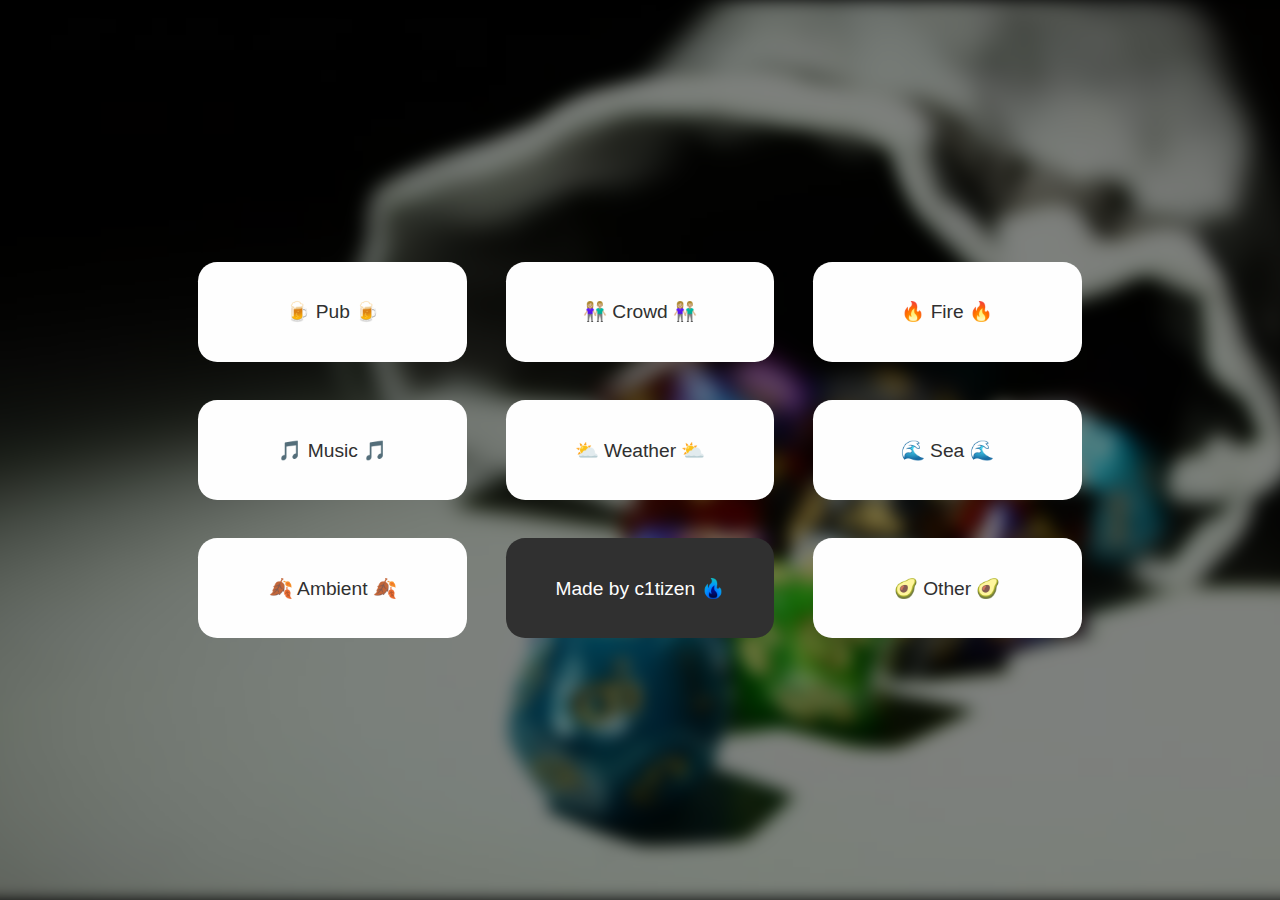
==== index.html @ 0912c967 "Initial commit" ====
<!DOCTYPE html>
<html lang="en">
<head>
    <meta charset="UTF-8">
    <meta name="viewport" content="width=device-width, initial-scale=1.0">
    <title>🔊 D&D Music Player 🔊</title>
    <link rel="stylesheet" href="style.css">
</head>
<body>
    <div class="main">
        <img src="/img/bg.jpg" alt="Background" class="bg">
        <div class="selection">
            <a class="pub" href="/l/pub.html">🍺 Pub 🍺</a>
            <a class="crowd" href="/l/crowd.html">👫🏼 Crowd 👫🏼</a>
            <a class="fire" href="/l/fire.html">🔥 Fire 🔥</a>
            <a class="music" href="/l/music.html">🎵 Music 🎵</a>
            <a class="weather" href="/l/weather.html">⛅ Weather ⛅</a>
            <a class="sea" href="/l/sea.html">🌊 Sea 🌊</a>
            <a class="ambient" href="/l/ambient.html">🍂 Ambient 🍂</a>
            <a class="madeBy" href="https://github.com/c1tizen" target="_blank">Made by c1tizen <span>🔥</span></a>
            <a class="other" href="/l/other.html">🥑 Other 🥑</a>
        </div>
    </div>
</body>
</html>

// Mobile version is on the way
---- style.css ----
* {
    margin: 0px;
    padding: 0px;
    overflow: hidden;
    font-family: -apple-system, BlinkMacSystemFont, 'Segoe UI', Roboto, Oxygen, Ubuntu, Cantarell, 'Open Sans', 'Helvetica Neue', sans-serif;
}

body {
    background-color: black;
    height: 100%;
    width: 100%;
}

.main {
    height: 100%;
    width: 100%;
    position: absolute;
}

.bg {
    min-width: 100%;
	min-height: 100%;
    position: absolute;
	top: 50%;
	left: 50%;
	transform: translate(-50%, -50%);
    object-fit: cover;
    filter: blur(0.5em);
    opacity: 50%;
    z-index: 0;
}

a {
    position: relative;
    padding: 2em;
    border-radius: 1em;
    border: none;
    width: 10em;
    z-index: 10;
    background-color: #fefefe;
    text-decoration: none;
    color: #303030;
    text-align: center;
    margin: 1em;
    transition: 0.3s;
    font-size: 120%;
}

a:hover {
    background-color: #303030;
    color: #fefefe;
}

.madeBy {
    background-color: #303030;
    color: #fefefe;
}


.selection {
    width: 100%;
    height: 100%;
    display: grid;
    align-self: center;
    align-content: center;
    justify-content: center;
    justify-self: center;
    grid-template-columns: auto auto auto;
}

span {
    filter: invert();
}
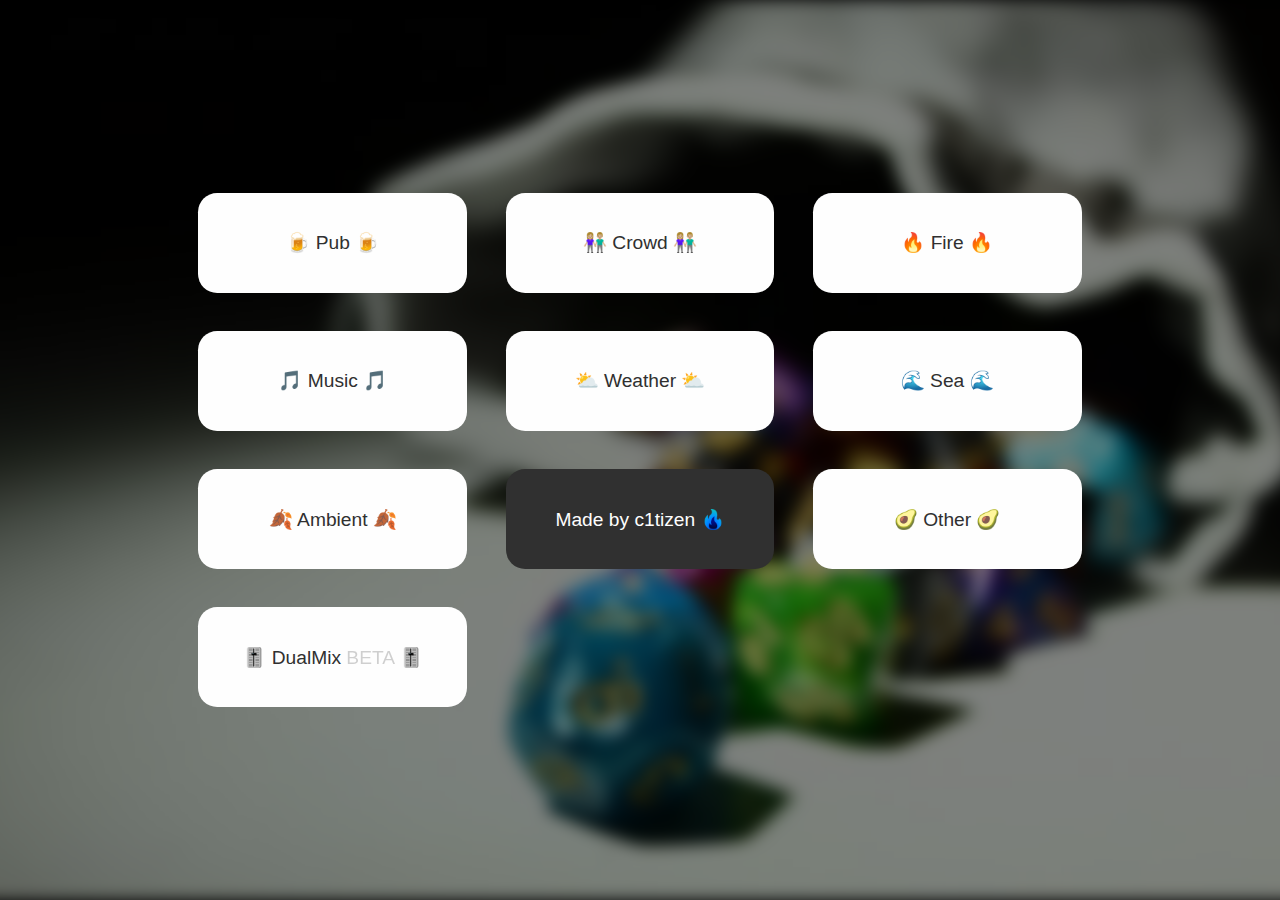
==== commit 490f90b7: "Remove unwanted text" ====
--- a/index.html
+++ b/index.html
@@ -19,9 +19,8 @@
             <a class="ambient" href="/l/ambient.html">🍂 Ambient 🍂</a>
             <a class="madeBy" href="https://github.com/c1tizen" target="_blank">Made by c1tizen <span>🔥</span></a>
             <a class="other" href="/l/other.html">🥑 Other 🥑</a>
+            <a class="dualmix" href="/dual/index.html">🎚️ DualMix <span id="redInv">BETA</span> 🎚️</a>
         </div>
     </div>
 </body>
-</html>
-
-// Mobile version is on the way+</html>